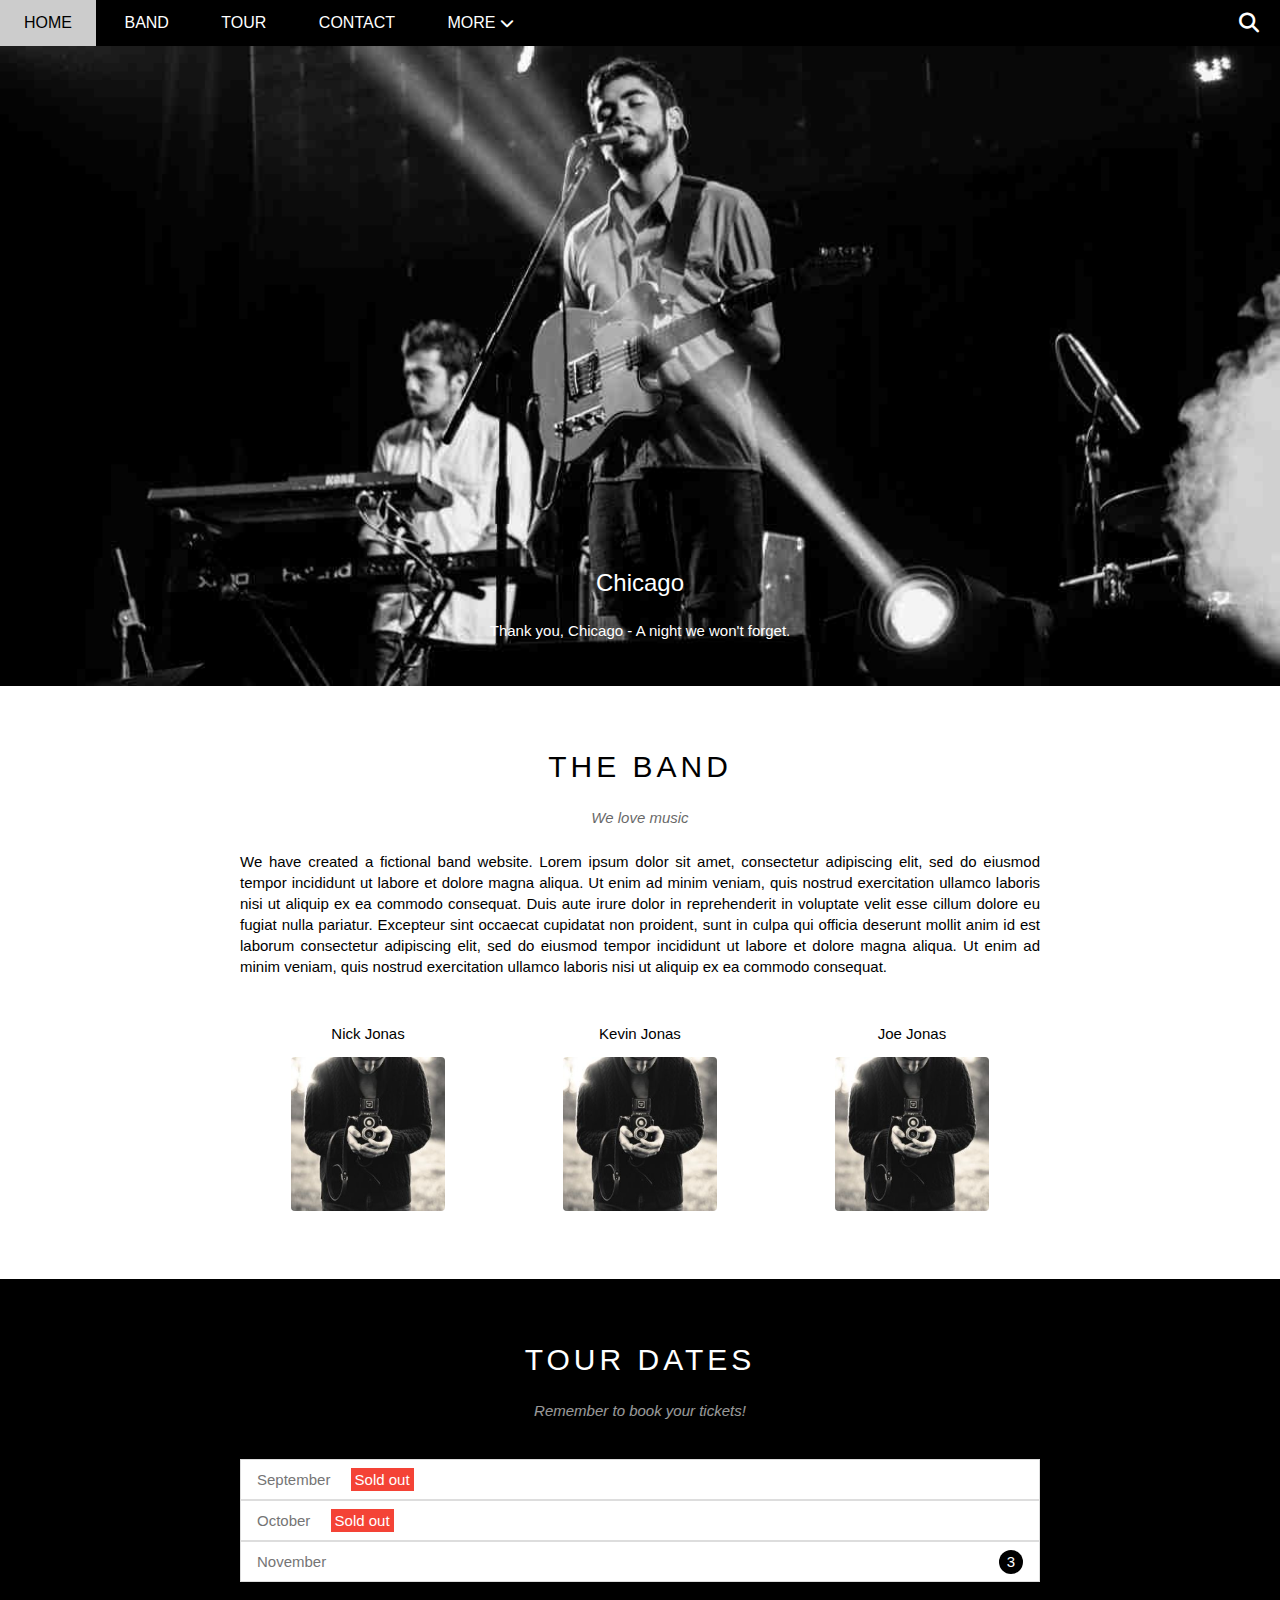
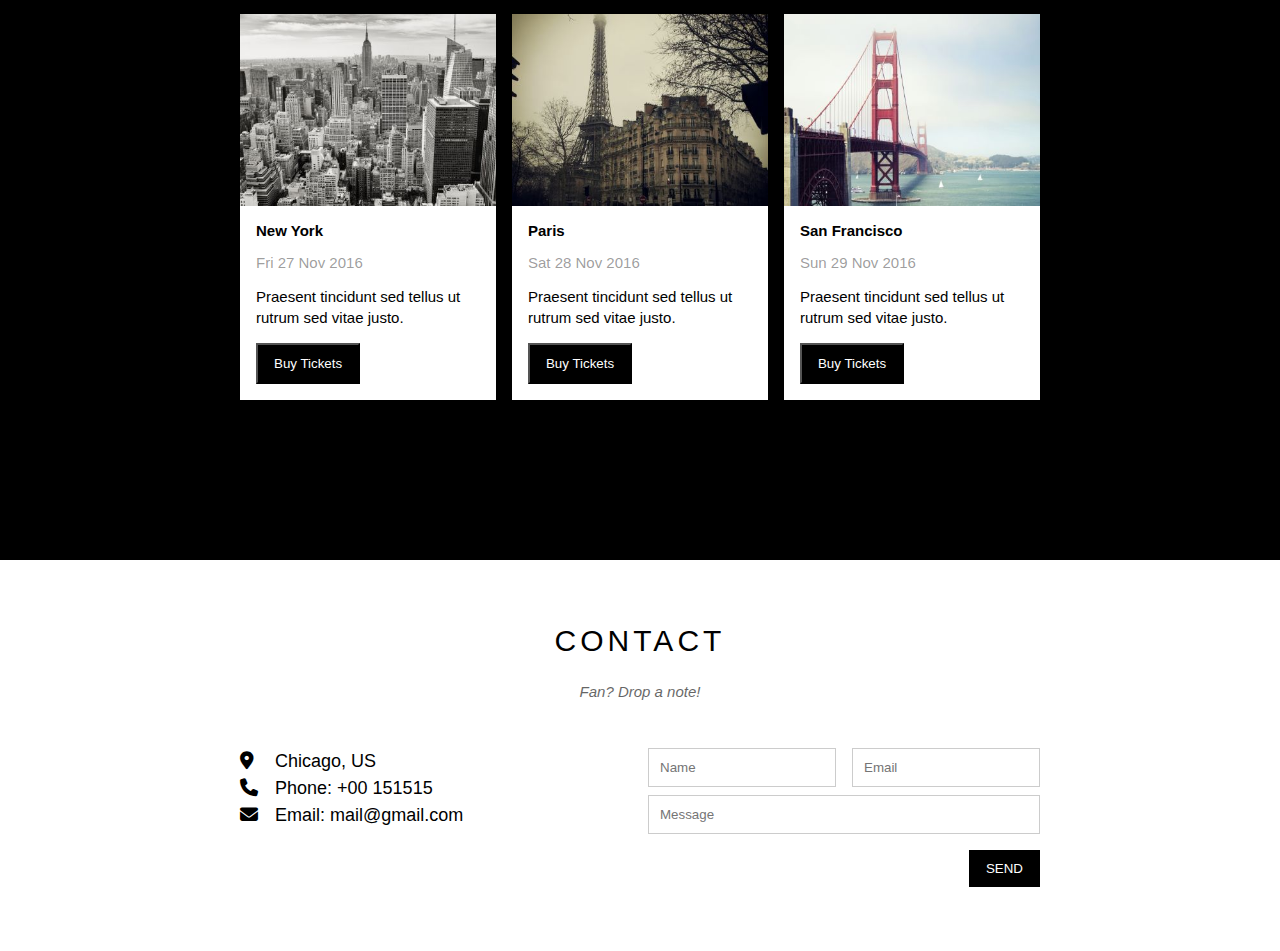
==== Web_Band/index.html @ 036e6b5e "first commit" ====
<!DOCTYPE html>
<html lang="en">
<head>
    <meta charset="UTF-8">
    <meta http-equiv="X-UA-Compatible" content="IE=edge">
    <meta name="viewport" content="width=device-width, initial-scale=1.0">
    <title>Document</title>
    <link rel="stylesheet" href="./Assets/Css/style.css">
    <link rel="stylesheet" href="./Assets/Font/fontawesome-free-6.2.1-web/css/all.min.css">
</head>
<body>
    <div id="main"> 
        <div id="header">
            <!-- Begin Nav -->
            <ul id="nav">
                <li><a href="">Home</a></li>
                <li><a href="">Band</a></li>
                <li><a href="">Tour</a></li>
                <li><a href="">Contact</a></li>
                <li>
                    <a href="">
                        More
                        <i class="nav-arrow-down fa-solid fa-chevron-down"></i>
                    </a>
                    <ul class="subnav">
                        <li><a href="">Merchandise</a></li>
                        <li><a href="">Extras</a></li>
                        <li><a href="">Media</a></li>
                    </ul>
                </li>
            </ul>
            <!-- End Nav -->
            
            <!-- Begin: search button -->
            <div class="search-btn">
                <i class="search-icon fa-sharp fa-solid fa-magnifying-glass"></i>
            </div>
            <!-- End: search button -->
        </div>

        <div id="slider">
            <div class="text-content">
                <h2 class="text-heading">Chicago</h2>
                <div class="text-description">Thank you, Chicago - A night we won't forget.</div>
            </div>
        </div>

        <div id="content">
            <!-- About_The Band -->
            <div class="content-section">
                <h2 class="section-heading">THE BAND</h2>
                <p class="section-sub-heading">We love music</p>
                <p class="about-text">
                    We have created a fictional band website. Lorem ipsum dolor 
                    sit amet, consectetur adipiscing elit, sed do eiusmod tempor 
                    incididunt ut labore et dolore magna aliqua. Ut enim ad minim 
                    veniam, quis nostrud exercitation ullamco laboris nisi ut 
                    aliquip ex ea commodo consequat. Duis aute irure dolor in 
                    reprehenderit in voluptate velit esse cillum dolore eu fugiat 
                    nulla pariatur. Excepteur sint occaecat cupidatat non 
                    proident, sunt in culpa qui officia deserunt mollit anim id 
                    est laborum consectetur adipiscing elit, sed do eiusmod 
                    tempor incididunt ut labore et dolore magna aliqua. Ut enim 
                    ad minim veniam, quis nostrud exercitation ullamco laboris 
                    nisi ut aliquip ex ea commodo consequat.
                </p>
                <div class="row members-list">
                    <div class="col col-thirt text-center ">
                        <p class="member-name">Nick Jonas</p>
                        <img src="./Assets/Img/hh.jpg" alt="Name" class="member-img">
                    </div>
                    <div class="col col-thirt text-center ">
                        <p class="member-name">Kevin Jonas</p>
                        <img src="./Assets/Img/hh.jpg" alt="Name" class="member-img">
                    </div>
                    <div class="col col-thirt text-center ">
                        <p class="member-name">Joe Jonas </p>
                        <img src="./Assets/Img/hh.jpg" alt="Name" class="member-img">
                    </div>
                   
                </div>
            </div>
            <!-- end_The Band -->


            <!-- About_The Tour -->
            <div class="tour-section">
                <div class="content-section">
                    <!-- Tickets -->
                    <h2 class="section-heading text-while">TOUR DATES</h2>
                    <p class="section-sub-heading text-while">Remember to book your tickets!</p>
                    <ul class="tickets-list">
                        <li>September <span class="sold-out">Sold out</span></li>
                        <li>October <span class="sold-out">Sold out</span></li>
                        <li>November <span class="quality">3</span></li>
                    </ul>
                    <!-- Places -->
                    <div class="row places-list">
                         <div class="col col-thirt">
                            <img src="./Assets/Img/h1.jpg" alt="New York" class="place-img">
                            <div class="place-body">
                                <h3 class="place-heading">New York</h3>
                                <p class="place-time">Fri 27 Nov 2016</p>
                                <p class="place-desc">Praesent tincidunt sed tellus ut rutrum sed vitae justo.</p>
                                <button class="place-btn js-buy-ticket">Buy Tickets</button>
                            </div>
                        </div>

                        <div class="col col-thirt">
                            <img src="./Assets/Img/h2.jpg" alt="Paris" class="place-img">
                            <div class="place-body">
                                <h3 class="place-heading">Paris</h3>
                                <p class="place-time">Sat 28 Nov 2016</p>
                                <p class="place-desc">Praesent tincidunt sed tellus ut rutrum sed vitae justo.</p>
                                <button class="place-btn js-buy-ticket">Buy Tickets</button>
                            </div>
                        </div>

                        <div class="col col-thirt">
                            <img src="./Assets/Img/h3.jpg" alt="San Francisco" class="place-img">
                            <div class="place-body">
                                <h3 class="place-heading">San Francisco</h3>
                                <p class="place-time">Sun 29 Nov 2016</p>
                                <p class="place-desc">Praesent tincidunt sed tellus ut rutrum sed vitae justo.</p>
                                <button class="place-btn js-buy-ticket">Buy Tickets</button>
                            </div>
                        </div>
                       
                    </div>
                </div>
            </div>
            <!-- end_The Tour -->
            

            <!-- About_Contact -->
            <div class="content-section">
                <h2 class="section-heading">CONTACT</h2>
                <p class="section-sub-heading">Fan? Drop a note!</p>
                <div class="row contact-content">
                    <div class="col col-half contact-info">
                        <p>
                            <i class="fa-solid fa-location-dot"></i>
                            Chicago, US
                        </p>
                        <p>
                            <i class="fa-solid fa-phone"></i>
                            Phone: +00 151515
                        </p>
                        <p>
                            <i class="fa-solid fa-envelope"></i>
                            Email: mail@gmail.com 
                        </p>
                    </div>
                    <div class="col col-half contact-form">
                        <form action="">
                            <div class="row ">
                                <div class="col col-half ">
                                    <input type="text" name="" placeholder="Name" required id="" class="form-control">
                                </div>
                                <div class="col col-half">
                                    <input type="text" name="" placeholder="Email" required id="" class="form-control">
                                </div>
                            </div>
                            <div class="row mt-8">
                                <div class="col col-full">
                                    <input type="text" name="" placeholder="Message" required id="" class="form-control">
                                </div>
                            </div>
                            <input class="form-submit mt-16" type="submit" value="SEND">
                        </form>
                    </div>
                </div>
            </div>
            <!-- end_Contact -->
        </div>

        <div id="footer">
            
        </div>
    </div>

    <div class="modal js-modal">
        <div class="modal-container js-modal-container">
            <div class="modal-close js-modal-close">
                <i class="fa-solid fa-xmark"></i>
            </div>

            <header class="modal-header">
                <i class="fa-solid fa-suitcase"></i>
                Tickets
            </header>

            <div class="modal-body">    
                <label for="how_many" class="modal-label">
                    <i class="fa-solid fa-cart-shopping"></i>
                    Tickets, $15 per person
                </label>
                <input id="how_many" type="text" class="modal-input" placeholder="How many">

                <label for="enter_email" class="modal-label">
                    <i class="fa-solid fa-user"></i>
                    Send To
                </label>
                <input id="enter_email" type="text" class="modal-input" placeholder="Enter Email">

                <button id="buy-tickets">
                    Pay
                    <i class="fa-solid fa-check"></i>
                </button>
            </div>

            <footer class="modal-footer">
                <p class="modal-help">Need <a href="">help?</a></p>
            </footer>
        </div>
    </div>

    <script>
        const buyBtn = document.querySelectorAll('.js-buy-ticket')
        const modal = document.querySelector('.js-modal')
        const modalContainer = document.querySelector('.js-modal-container')
        const modalClose = document.querySelector('.js-modal-close')

        // dùng để lặp các nút của ticket

        //Hàm hiển thị modal mua vé

        function showBuyTickets(){
            // alert("SHOW") // hàm alert sẽ bật lên một thông báo
            modal.classList.add('open')
        }
        // Hàm gỡ bỏ modal mua vé
        function hideBuyTickets(){
            modal.classList.remove('open')
        }

        // lặp qua từng thẻ button và nghe hành vi click
        for(const buyBtn1 of buyBtn){
            // lắng nghe mỗi khi click vào , thì nó sẽ chạy đến hàm showByTickets
            buyBtn1.addEventListener('click', showBuyTickets)
        }

        // nghe hành vi khi click vào button close
        modalClose.addEventListener('click', hideBuyTickets)

        modal.addEventListener('click', hideBuyTickets)
        modalContainer.addEventListener('click', function(event){
            event.stopImmediatePropagation();
        })
        // ham dong modal lai khi click vao khoang khong ngoai modal

    </script>
</body>
</html>
---- Web_Band/Assets/Css/style.css ----
/* Reset CSS */
* {
    padding: 0;
    margin: 0;
    box-sizing: border-box;
}

html {
    font-family: Arial, Helvetica, sans-serif;
}
.text-while {
    color:#fff !important;
}
/* 1.Vị trí
2.Kích thước
3.Màu sắc
4.Kiểu dáng */

.row {
    margin-left: -8px;
    margin-right: -8px;
}
.row::after {
    content: "";
    display: block;
    clear: both;
}
.col {
    float: left;
    padding-left: 8px;
    padding-right: 8px;
}
.col-half {
    width: 50%;
}

.col-thirt {
    width: 33.33333%;
}

.col-full {
    width: 100%;
}
.mt-8 {
    margin-top: 8px;
}
.mt-16 {
    margin-top: 16px;
}

.text-center {
    text-align: center !important;
}
/* MAIN */
#main {

}

/* HEADER */
#header {
    height: 46px;
    background-color: #000;
    position: fixed;
    top: 0;
    right: 0;
    left: 0;
    z-index: 1;
}   
#nav {
    display: inline-block;
}
#nav, .subnav {
    list-style-type:  none;
}
#nav > li {
    display: inline-block;
}
#nav li {
    position: relative;
}
#nav > li > a {
    color: #fff;
    text-transform: uppercase;
}
#nav li a {
    color: #fff;
    text-decoration: none;
    line-height: 46px;
    padding: 0 24px;
    display: block;
}
#nav li:hover .subnav {
    display: block;
}
#nav > li:hover > a,
#nav .subnav li:hover a{
    color: #000;
    background-color: #ccc;
}
#nav .subnav {
    display: none;
    min-width: 160px;
    position: absolute;
    background-color: #fff;
    box-shadow: 0 0 10px rgba(0, 0, 0, 0.3);
}
#nav .subnav a {
    color: #000;
    padding: 0 12px;
    line-height: 38px;
}
#nav .nav-arrow-down {
    font-size: 14px;
}
#header .search-btn {
    float: right;
    padding: 0 21px;
}
#header .search-icon {
    color: #fff;
    font-size: 20px;
    line-height: 46px;
}
#header .search-btn:hover {
    background-color: #f44336;
    cursor: pointer;
}

/* SLIDER */
#slider {
    position: relative;
    margin-top: 46px;
    padding-top: 50%;
    background: url('/Web_Band/Assets/Img/Slider1.jpg') top center / cover no-repeat;
}
#slider .text-content {
    position: absolute;
    bottom: 47px;
    color: #fff;
    /* left: 50%;
    transform: translateX(-50%); */
    width: 100%;
    text-align: center;
}
#slider .text-heading {
    font-weight: 500;
    font-size: 24px;
}
#slider .text-description {
    font-size: 15px;
    margin-top: 25px;
}

/* CONTENT */
#content {

}
#content .content-section {
    padding: 64px 0;
    width: 800px;
    margin-left: auto;
    margin-right: auto;
}
#content .section-heading {
    font-size: 30px;
    font-weight: 500;
    text-align: center;
    letter-spacing: 4px;
}
#content .section-sub-heading {
    font-size: 15px;
    text-align: center;
    margin-top: 25px;
    margin-bottom: 25px;
    font-style: italic;
     opacity: 0.6;  /*độ mờ của chữ */
}
#content .about-text {
    font-size: 15px;
    text-align: justify;
    /* khoang cach giua dong */
    line-height: 1.4;
}
 

#content .members-list {
    margin-top: 48px;
}
#content .member-name {
    font-size: 15px;
}
.clear {
    clear: both;
}
#content .member-img {
    width: 154px;
    margin-top: 15px;
    border-radius: 4px;
}
#content .tour-section {
    background-color: #000;
    padding-bottom: 64px;
}
#content .tickets-list {
    background-color: #fff;
    margin-top: 40px;
    list-style-type: none;

}
#content .tickets-list li {
    color: #757575;
    font-size: 15px;
    padding: 11px 16px;
    border: 1px solid #ddd;
}
#content .tickets-list .sold-out {
    background-color: #f44336;
    color: #fff;
    padding: 3px 4px;
    margin-left: 16px;
}
#content .tickets-list .quality {
    color: #fff;
    background-color: #000;
    float: right;
    width: 24px;
    height: 24px;
    border-radius: 50%;
    text-align: center;
    line-height: 24px;
    margin-top: -3px;
}
.places-list {
    margin-top: 32px;
    margin-bottom: 32px;
    /* padding-bottom: 32px; */
}

.place-img {
    width: 100%;
    display: block;
}
.place-img:hover {
    opacity: 0.6;
}
.place-body {
    background-color: #fff;
    padding: 16px;
    font-size: 15px;
}
.place-heading {
    color: #000;
    font-size: 15px;
    font-weight: 600;
}
.place-time {
    color:rgba(0, 0, 0, 0.4);
    margin-top: 15px;
}
.place-desc {
    margin-top: 15px;;
    line-height: 1.4;
}
.place-btn {
    color: #fff;
    background-color: #000;
    padding: 11px 16px;
    margin-top: 15px;
    display: inline-block;
    text-decoration: none;
}
.place-btn:hover {
    color: #000;
    background-color: #ccc;
    border: 0;
}

/* Contact Form */
.contact-content {
    margin-top: 48px;
}
.contact-info {
    font-size: 18px;
    line-height: 1.5;
}
.contact-info i[class*="fa-"] {
    width: 30px;
    display: inline-block;
}
.contact-form {
    font-size: 15px;

}
.contact-form .form-control {
    padding: 11px;
    border: 1px solid #ccc;
    width: 100%;
}
.contact-form .form-submit {
    color: #fff;
    background-color: #000;
    border: 1px solid #000;
    padding: 10px 16px;
    float: right;
    outline: none;
}
.contact-form .form-submit:hover {
    color:#000;
    background-color: #ccc;
    cursor: pointer;
}


/* FOOTER */
#footer {

}

/* Modal of Tickets  */
.modal {
    position: fixed;
    top: 0;
    right: 0;
    left: 0;
    bottom: 0;
    background-color: rgba(0, 0, 0, 0.4);
    align-items: center;
    justify-content: center;
    display: none;
}
.modal.open {
    display: flex;
}
.modal .modal-container {
    background-color: #fff;
    width: 900px;
    max-width: calc(100% - 32px);
    min-height: 450px;
    position: relative;
    animation: modalFadeIn ease 0.6s;
}
.modal-header{
    color: #fff;
    background-color: #009688;
    font-size: 30px;
    height: 130px;
    display: flex;
    align-items: center;
    justify-content: center;
}
.modal-header i{
    margin-right: 16px;
}
.modal-close {
    position: absolute;
    right: 0;
    top: 0;
    padding: 12px;
    color: #fff;
    cursor: pointer;
    opacity: 0.7;
}
.modal-close:hover {
    opacity: 1;
}
.modal-body {
    padding: 16px;
}
.modal-label {
    display: block;
    margin-bottom: 12px;
}
.modal-input {
    border: 1px solid #ccc;
    width: 100%;
    padding: 10px;
    font-size: 15px;
    margin-bottom: 24px;
}
#buy-tickets {
    height: 50px;
    background-color: #009688;
    color: #fff;
    width: 100%;
    font-size: 15px;
    text-transform: uppercase;
    border: 0;
}
#buy-tickets:hover {
    cursor: pointer;
    background-color: #ccc;
    color: #000;
}
.modal-footer {
    font-size: 15px;
    padding: 16px;
    text-align: right;
}
.modal-footer a {
    color: #2196f3;
}

@keyframes modalFadeIn {
    from {
        opacity: 0;
        transform: translateY(-150px);
    }
    to {
        opacity: 1;
        transform: translateY(0);
    }
}
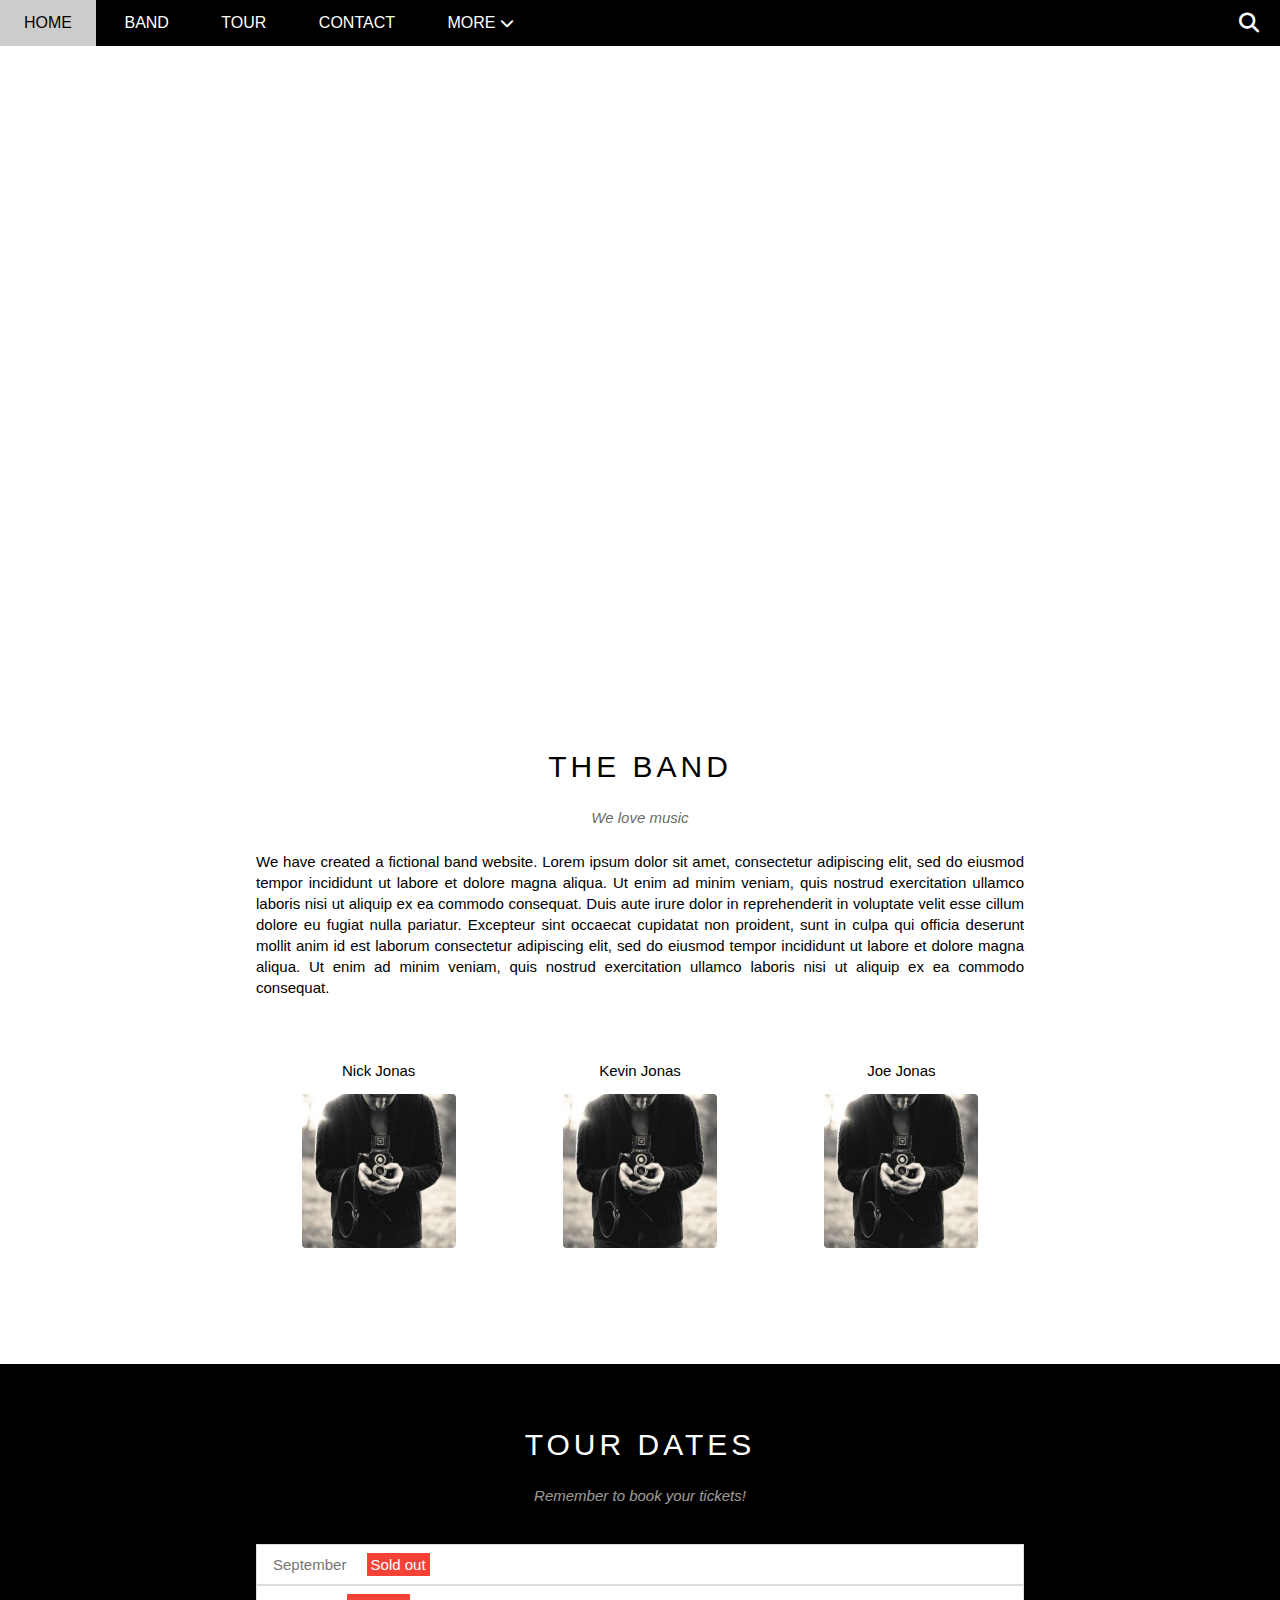
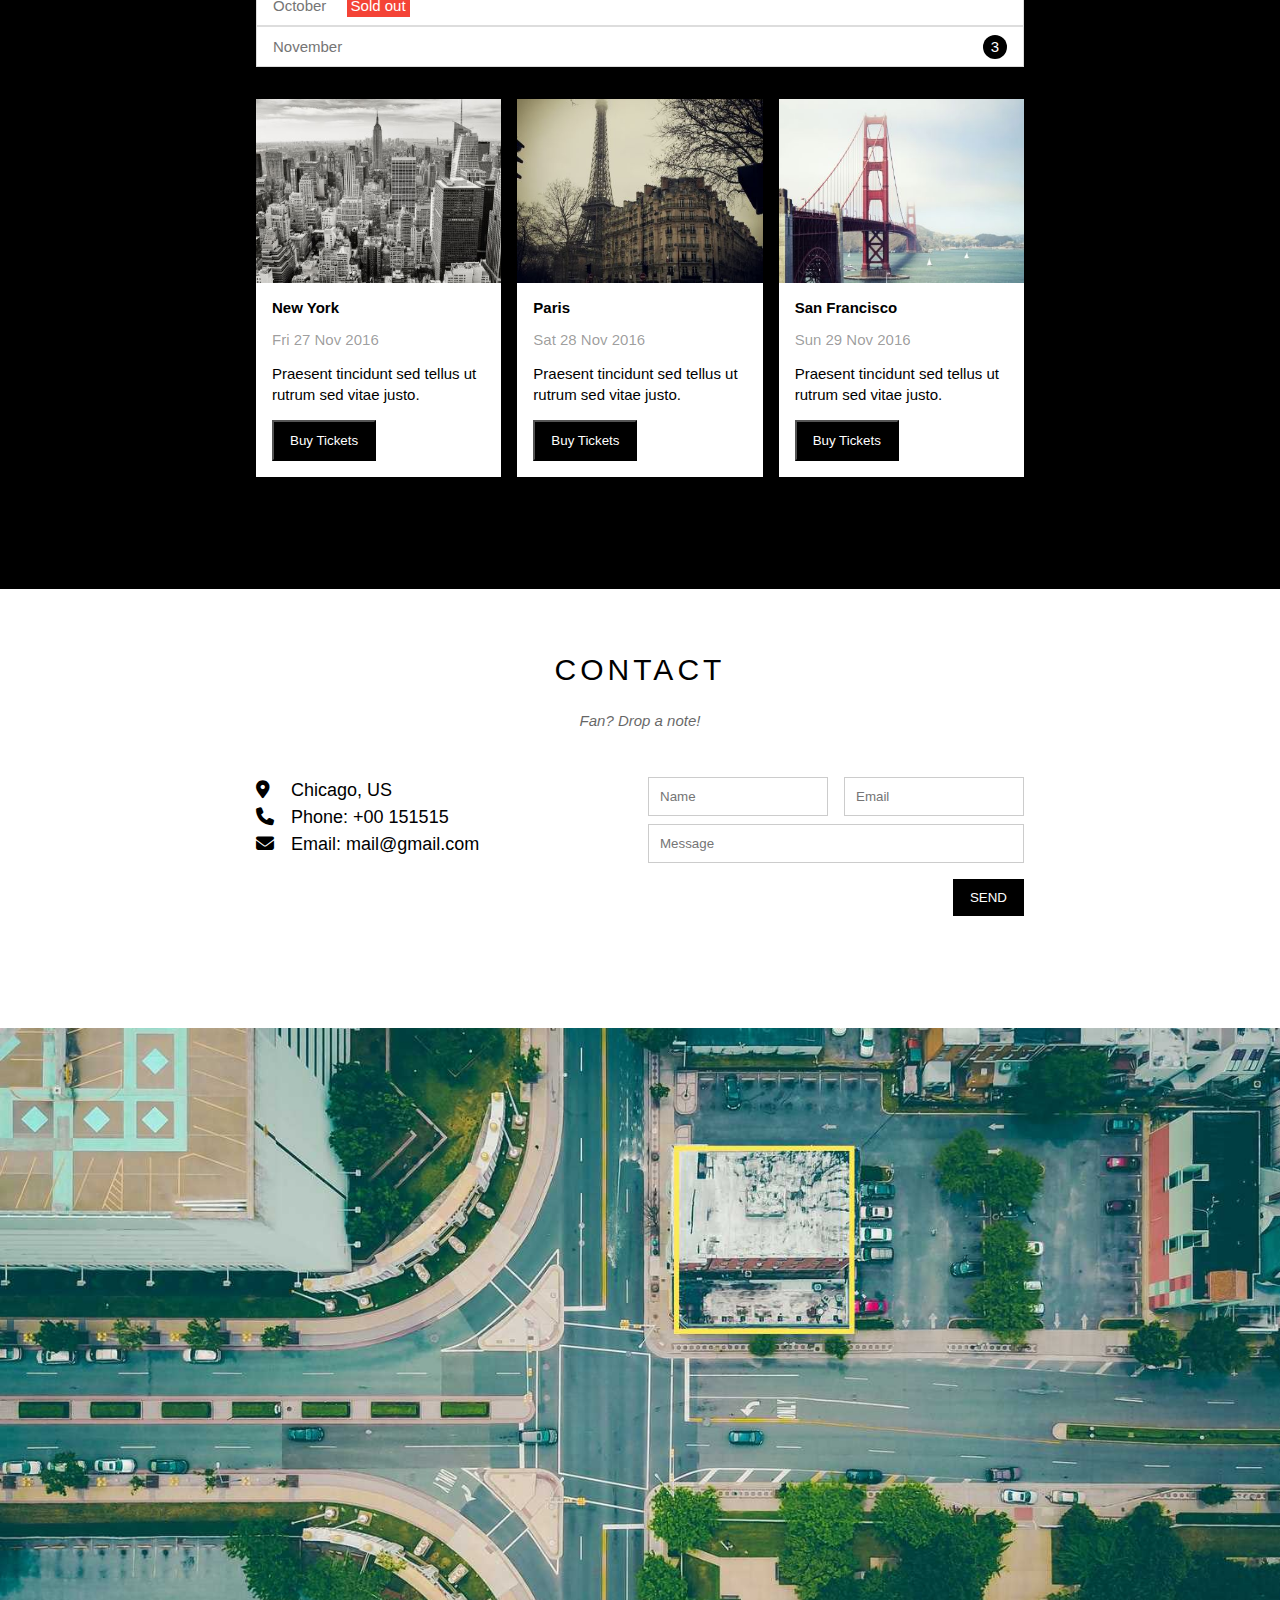
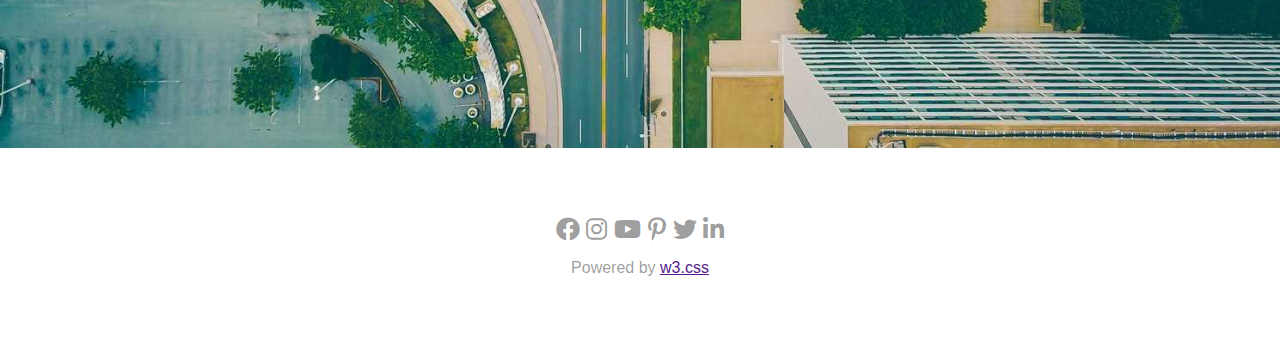
==== commit 6f115a67: "update responsive mobile and table" ====
--- a/Web_Band/index.html
+++ b/Web_Band/index.html
@@ -4,8 +4,10 @@
     <meta charset="UTF-8">
     <meta http-equiv="X-UA-Compatible" content="IE=edge">
     <meta name="viewport" content="width=device-width, initial-scale=1.0">
-    <title>Document</title>
+    <title>The Band</title>
+    <link rel="icon" href="https://cdn-icons-png.flaticon.com/512/8714/8714632.png" type="image/x-icon" />
     <link rel="stylesheet" href="./Assets/Css/style.css">
+    <link rel="stylesheet" href="./Assets/Css/responsive.css">
     <link rel="stylesheet" href="./Assets/Font/fontawesome-free-6.2.1-web/css/all.min.css">
 </head>
 <body>
@@ -13,25 +15,29 @@
         <div id="header">
             <!-- Begin Nav -->
             <ul id="nav">
-                <li><a href="">Home</a></li>
-                <li><a href="">Band</a></li>
-                <li><a href="">Tour</a></li>
-                <li><a href="">Contact</a></li>
+                <li><a href="#">Home</a></li>
+                <li><a href="#band">Band</a></li>
+                <li><a href="#tour">Tour</a></li>
+                <li><a href="#contact">Contact</a></li>
                 <li>
-                    <a href="">
+                    <a href="#">
                         More
                         <i class="nav-arrow-down fa-solid fa-chevron-down"></i>
                     </a>
                     <ul class="subnav">
-                        <li><a href="">Merchandise</a></li>
-                        <li><a href="">Extras</a></li>
-                        <li><a href="">Media</a></li>
+                        <li><a href="#">Merchandise</a></li>
+                        <li><a href="#">Extras</a></li>
+                        <li><a href="#">Media</a></li>
                     </ul>
                 </li>
             </ul>
             <!-- End Nav -->
             
             <!-- Begin: search button -->
+            
+            <div id="mobile-menu" class="mobile-menu-btn">
+                <i class=" menu-icon fa-solid fa-bars"></i>
+            </div>
             <div class="search-btn">
                 <i class="search-icon fa-sharp fa-solid fa-magnifying-glass"></i>
             </div>
@@ -47,7 +53,7 @@
 
         <div id="content">
             <!-- About_The Band -->
-            <div class="content-section">
+            <div id="band" class="content-section">
                 <h2 class="section-heading">THE BAND</h2>
                 <p class="section-sub-heading">We love music</p>
                 <p class="about-text">
@@ -65,15 +71,15 @@
                     nisi ut aliquip ex ea commodo consequat.
                 </p>
                 <div class="row members-list">
-                    <div class="col col-thirt text-center ">
+                    <div class=" col col-thirt s-col-ful mt-32  text-center ">
                         <p class="member-name">Nick Jonas</p>
                         <img src="./Assets/Img/hh.jpg" alt="Name" class="member-img">
                     </div>
-                    <div class="col col-thirt text-center ">
+                    <div class=" col col-thirt s-col-ful mt-32 text-center ">
                         <p class="member-name">Kevin Jonas</p>
                         <img src="./Assets/Img/hh.jpg" alt="Name" class="member-img">
                     </div>
-                    <div class="col col-thirt text-center ">
+                    <div class=" col col-thirt s-col-ful mt-32 text-center ">
                         <p class="member-name">Joe Jonas </p>
                         <img src="./Assets/Img/hh.jpg" alt="Name" class="member-img">
                     </div>
@@ -84,7 +90,7 @@
 
 
             <!-- About_The Tour -->
-            <div class="tour-section">
+            <div id="tour" class="tour-section">
                 <div class="content-section">
                     <!-- Tickets -->
                     <h2 class="section-heading text-while">TOUR DATES</h2>
@@ -96,33 +102,33 @@
                     </ul>
                     <!-- Places -->
                     <div class="row places-list">
-                         <div class="col col-thirt">
+                         <div class="col col-thirt s-col-ful mt-16">
                             <img src="./Assets/Img/h1.jpg" alt="New York" class="place-img">
                             <div class="place-body">
                                 <h3 class="place-heading">New York</h3>
                                 <p class="place-time">Fri 27 Nov 2016</p>
                                 <p class="place-desc">Praesent tincidunt sed tellus ut rutrum sed vitae justo.</p>
-                                <button class="place-btn js-buy-ticket">Buy Tickets</button>
+                                <button class="place-btn js-buy-ticket s-full-width">Buy Tickets</button>
                             </div>
                         </div>
 
-                        <div class="col col-thirt">
+                        <div class="col col-thirt s-col-ful mt-16">
                             <img src="./Assets/Img/h2.jpg" alt="Paris" class="place-img">
                             <div class="place-body">
                                 <h3 class="place-heading">Paris</h3>
                                 <p class="place-time">Sat 28 Nov 2016</p>
                                 <p class="place-desc">Praesent tincidunt sed tellus ut rutrum sed vitae justo.</p>
-                                <button class="place-btn js-buy-ticket">Buy Tickets</button>
+                                <button class="place-btn js-buy-ticket s-full-width">Buy Tickets</button>
                             </div>
                         </div>
 
-                        <div class="col col-thirt">
+                        <div class="col col-thirt s-col-ful mt-16">
                             <img src="./Assets/Img/h3.jpg" alt="San Francisco" class="place-img">
                             <div class="place-body">
                                 <h3 class="place-heading">San Francisco</h3>
                                 <p class="place-time">Sun 29 Nov 2016</p>
                                 <p class="place-desc">Praesent tincidunt sed tellus ut rutrum sed vitae justo.</p>
-                                <button class="place-btn js-buy-ticket">Buy Tickets</button>
+                                <button class="place-btn js-buy-ticket s-full-width">Buy Tickets</button>
                             </div>
                         </div>
                        
@@ -133,11 +139,11 @@
             
 
             <!-- About_Contact -->
-            <div class="content-section">
+            <div id="contact" class="content-section">
                 <h2 class="section-heading">CONTACT</h2>
                 <p class="section-sub-heading">Fan? Drop a note!</p>
                 <div class="row contact-content">
-                    <div class="col col-half contact-info">
+                    <div class="col col-half s-col-ful contact-info">
                         <p>
                             <i class="fa-solid fa-location-dot"></i>
                             Chicago, US
@@ -151,13 +157,13 @@
                             Email: mail@gmail.com 
                         </p>
                     </div>
-                    <div class="col col-half contact-form">
+                    <div class="col col-half s-col-ful contact-form">
                         <form action="">
                             <div class="row ">
-                                <div class="col col-half ">
+                                <div class="col col-half s-col-ful ">
                                     <input type="text" name="" placeholder="Name" required id="" class="form-control">
                                 </div>
-                                <div class="col col-half">
+                                <div class="col col-half s-col-ful s-mt-8">
                                     <input type="text" name="" placeholder="Email" required id="" class="form-control">
                                 </div>
                             </div>
@@ -166,16 +172,29 @@
                                     <input type="text" name="" placeholder="Message" required id="" class="form-control">
                                 </div>
                             </div>
-                            <input class="form-submit mt-16" type="submit" value="SEND">
+                            <input class="form-submit mt-16 s-full-width" type="submit" value="SEND">
                         </form>
                     </div>
                 </div>
             </div>
             <!-- end_Contact -->
+
+            <!-- Map_img -->
+            <div class="map-section">
+                <img src="./Assets/Img/Map.jpg" alt="">
+            </div>
         </div>
 
         <div id="footer">
-            
+            <div class="socials-list">
+                <a href=""><i class="fa-brands fa-facebook"></i></a>
+                <a href=""><i class="fa-brands fa-instagram"></i></a>
+                <a href=""><i class="fa-brands fa-youtube"></i></a>
+                <a href=""><i class="fa-brands fa-pinterest-p"></i></a>
+                <a href=""><i class="fa-brands fa-twitter"></i></a>
+                <a href=""><i class="fa-brands fa-linkedin-in"></i></a>
+            </div>
+            <p class="copyright">Powered by <a href="">w3.css</a></p>
         </div>
     </div>
 
@@ -250,5 +269,41 @@
         // ham dong modal lai khi click vao khoang khong ngoai modal
 
     </script>
+
+    <!-- Mobile -->
+    <script>
+        var header = document.getElementById('header');
+        var mobileMenu = document.getElementById('mobile-menu');
+        var headerHeight = header.clientHeight;
+        
+        // đóng, mở mobile menu
+        mobileMenu.onclick = function(){
+           var isClosed = header.clientHeight === headerHeight;
+           if(isClosed){
+                header.style.height='auto';
+           }
+           else{
+                header.style.height = null;
+           }
+        }
+
+        // tự động đóng menu
+        var menuItems = document.querySelectorAll('#nav li a[href*="#"]');
+        for (var i = 0; i < menuItems.length ; i++){
+            var menuItem = menuItems[i];
+            
+            menuItem.onclick = function(){
+                var isParentMenu = this.nextElementSibling && this.nextElementSibling.classList.contains('subnav');
+                if(!isParentMenu) {
+                    header.style.height = null;
+                }
+                else {
+                    event.preventDefault();
+                }
+            }
+        }
+    </script>
+
+
 </body>
 </html>--- a/Web_Band/Assets/Css/style.css
+++ b/Web_Band/Assets/Css/style.css
@@ -6,6 +6,7 @@
 }
 
 html {
+    scroll-behavior: smooth;
     font-family: Arial, Helvetica, sans-serif;
 }
 .text-while {
@@ -46,6 +47,9 @@
 }
 .mt-16 {
     margin-top: 16px;
+}
+.mt-32 {
+    margin-top: 32px;
 }
 
 .text-center {
@@ -112,18 +116,32 @@
 #nav .nav-arrow-down {
     font-size: 14px;
 }
+#header .mobile-menu-btn,
 #header .search-btn {
     float: right;
     padding: 0 21px;
 }
+#header .menu-icon,
 #header .search-icon {
     color: #fff;
     font-size: 20px;
     line-height: 46px;
+}
+#header .mobile-menu-btn {
+    position: absolute;
+    top: 0;
+    right: 0;
+    display: none;
 }
 #header .search-btn:hover {
     background-color: #f44336;
     cursor: pointer;
+}
+#header .mobile-menu-btn:hover {
+    background-color: #ccc;
+}
+#header .mobile-menu-btn:hover .menu-icon {
+    color: #000;
 }
 
 /* SLIDER */
@@ -131,7 +149,7 @@
     position: relative;
     margin-top: 46px;
     padding-top: 50%;
-    background: url('/Web_Band/Assets/Img/Slider1.jpg') top center / cover no-repeat;
+    background: url('/Assets/Img/Slider1.jpg') top center / cover no-repeat;
 }
 #slider .text-content {
     position: absolute;
@@ -156,10 +174,13 @@
 
 }
 #content .content-section {
-    padding: 64px 0;
+    padding: 64px 0 112px;
     width: 800px;
+    max-width: 100%;
     margin-left: auto;
     margin-right: auto;
+    padding-left: 16px;
+    padding-right: 16px;
 }
 #content .section-heading {
     font-size: 30px;
@@ -184,7 +205,7 @@
  
 
 #content .members-list {
-    margin-top: 48px;
+    margin-top: 32px;
 }
 #content .member-name {
     font-size: 15px;
@@ -199,7 +220,7 @@
 }
 #content .tour-section {
     background-color: #000;
-    padding-bottom: 64px;
+    /* padding-bottom: 64px; */
 }
 #content .tickets-list {
     background-color: #fff;
@@ -231,8 +252,8 @@
     margin-top: -3px;
 }
 .places-list {
-    margin-top: 32px;
-    margin-bottom: 32px;
+    margin-top: 16px;
+    /* margin-bottom: 32px; */
     /* padding-bottom: 32px; */
 }
 
@@ -310,12 +331,31 @@
     cursor: pointer;
 }
 
+/* Map */
+.map-section img {
+    width: 100%;
+}
+
 
 /* FOOTER */
 #footer {
-
-}
-
+    padding: 64px 16px;
+    text-align: center;
+}
+#footer .socials-list {
+    font-size: 24px;
+    /* color: #000; */
+}
+#footer .socials-list a {
+    color: rgba(0, 0, 0, 0.4);
+}
+#footer .socials-list a:hover {
+    color: rgba(0, 0, 0, 0.6);
+}
+#footer .copyright {
+    margin-top: 15px;
+    color: rgba(0, 0, 0, 0.4);
+}
 /* Modal of Tickets  */
 .modal {
     position: fixed;
--- a/Web_Band/Assets/Css/responsive.css
+++ b/Web_Band/Assets/Css/responsive.css
@@ -0,0 +1,56 @@
+@media (min-width: 1024px) {
+    
+}
+
+/* Tablet */
+@media (min-width: 740px) and (max-width: 1024px) {
+    
+}
+/* Mobile */
+@media (max-width: 740px) {
+    .s-full-width,
+    .s-col-ful {
+        width: 100% !important;
+    }
+    .s-mt-8 {
+        margin-top: 8px !important;
+    }
+    #nav {
+        display: block;
+    }
+    #nav > li {
+        display: block;
+    }
+    #nav > li:first-child {
+        display: inline-block;
+    }
+    #nav .subnav {
+        position: initial;
+        background-color: #333;
+    }
+    #nav .subnav a {
+        color: #fff;
+        padding: 0 41px;
+    }
+    #header .mobile-menu-btn {
+        display: block;
+    }
+    #header .search-btn {
+        display: none;
+    }
+    #header {
+        overflow: hidden;
+    }
+
+    #content .member-item {
+        width: 100%;
+        margin-top: 30px;
+    }
+    #content .member-img {
+        width: 60%;
+    }
+
+    #contact .contact-form {
+        margin-top: 16px;
+    }
+}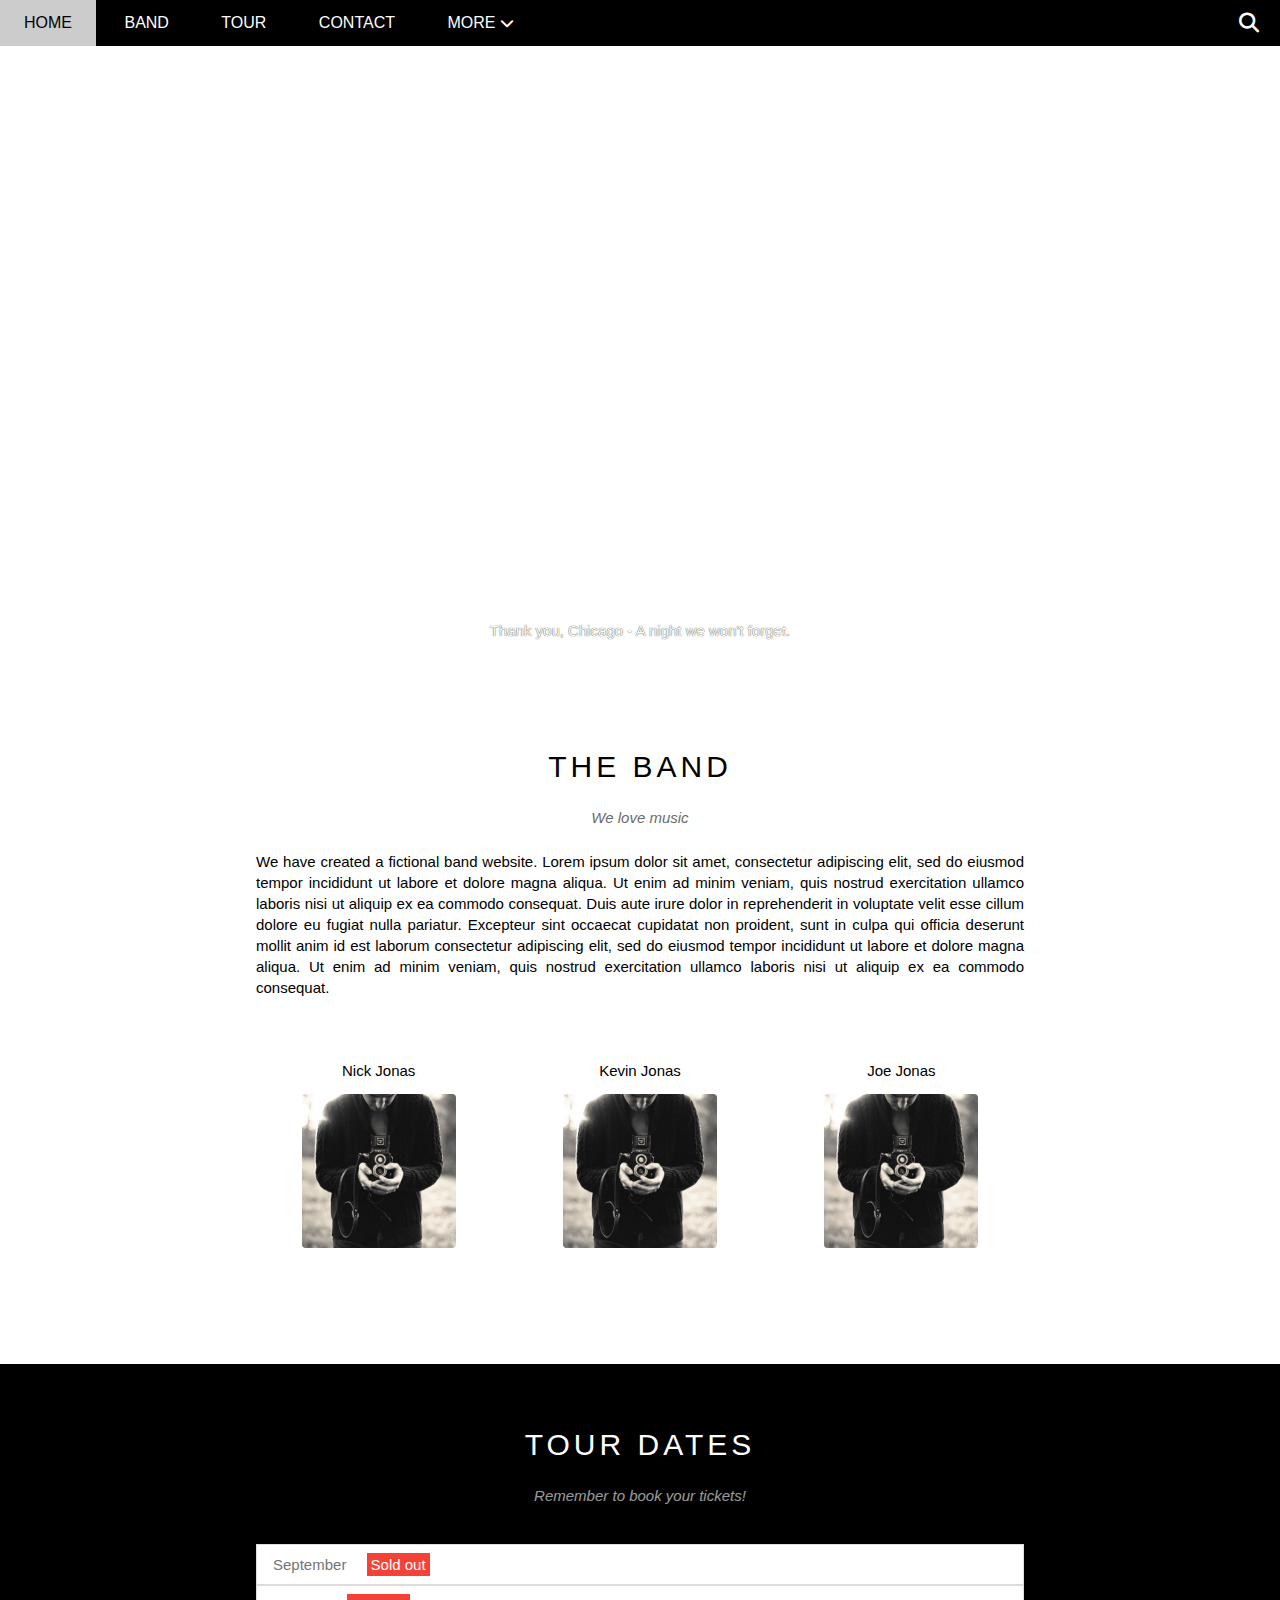
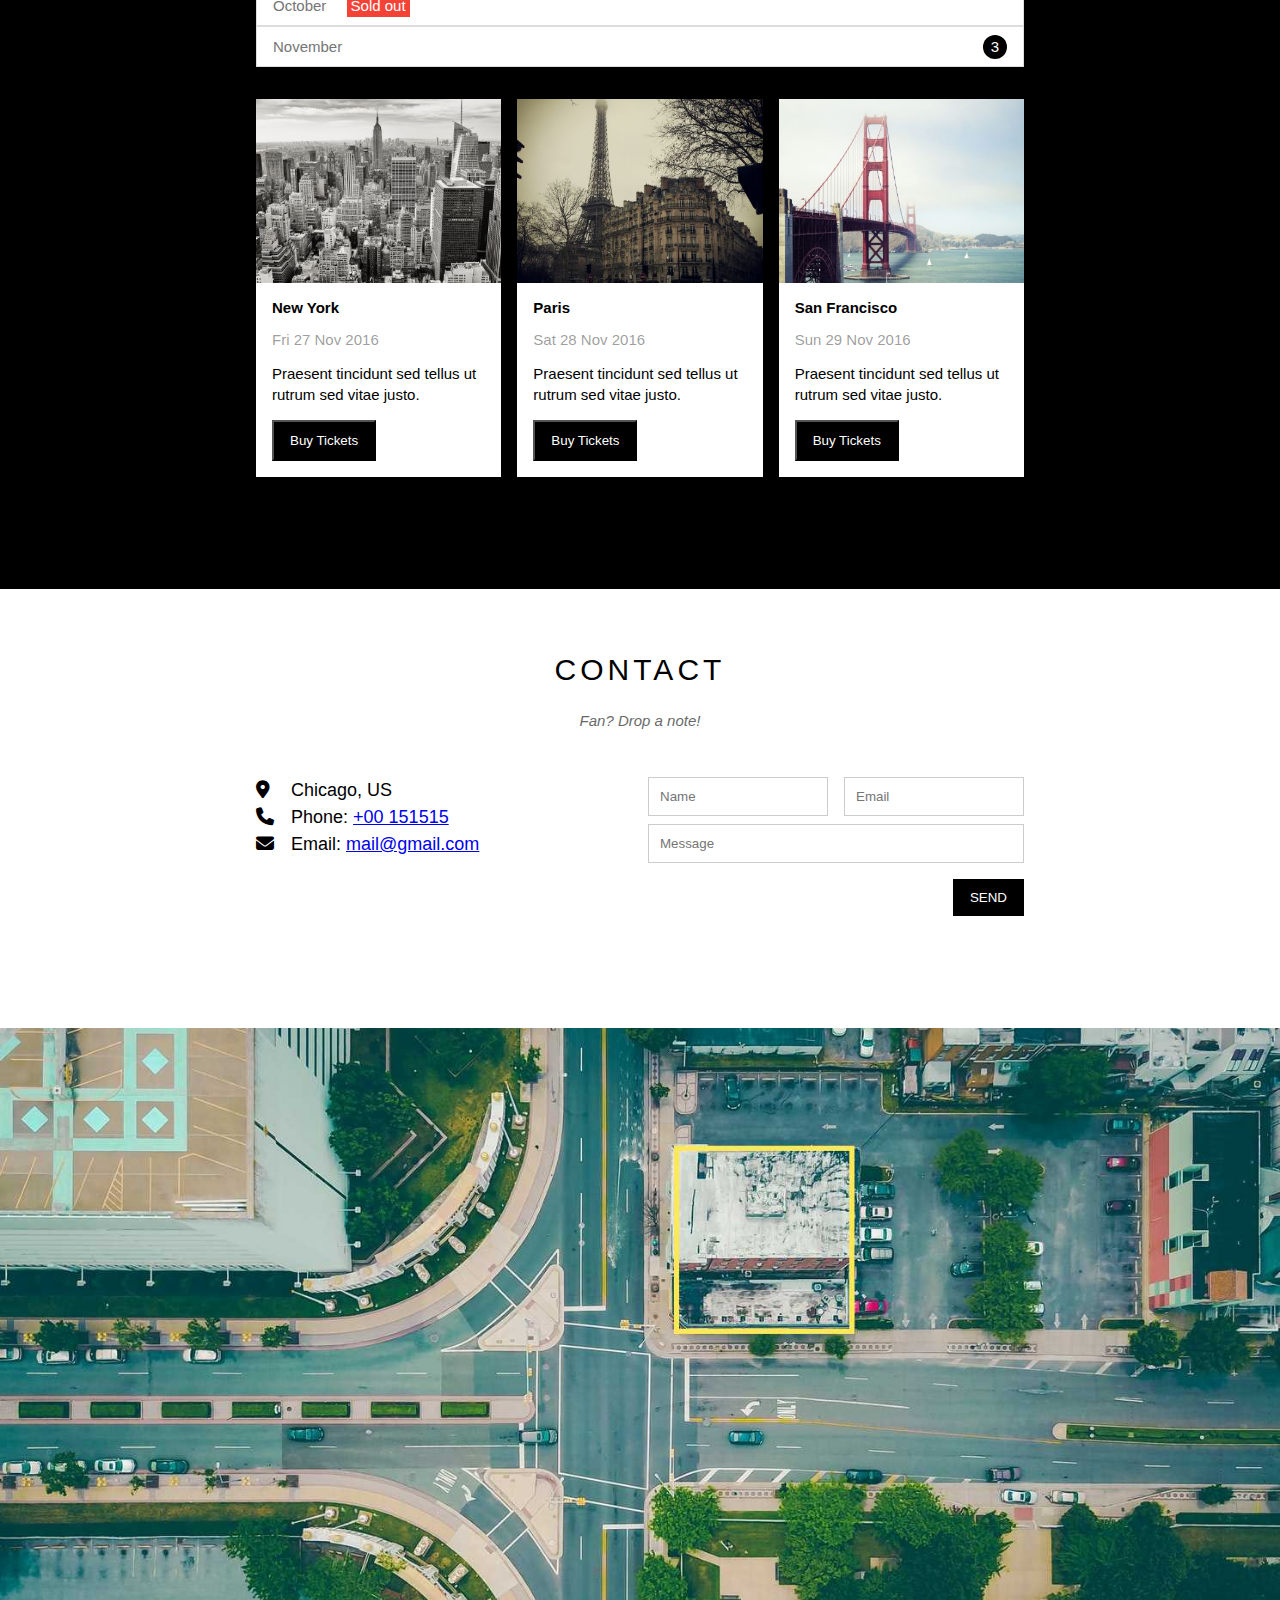
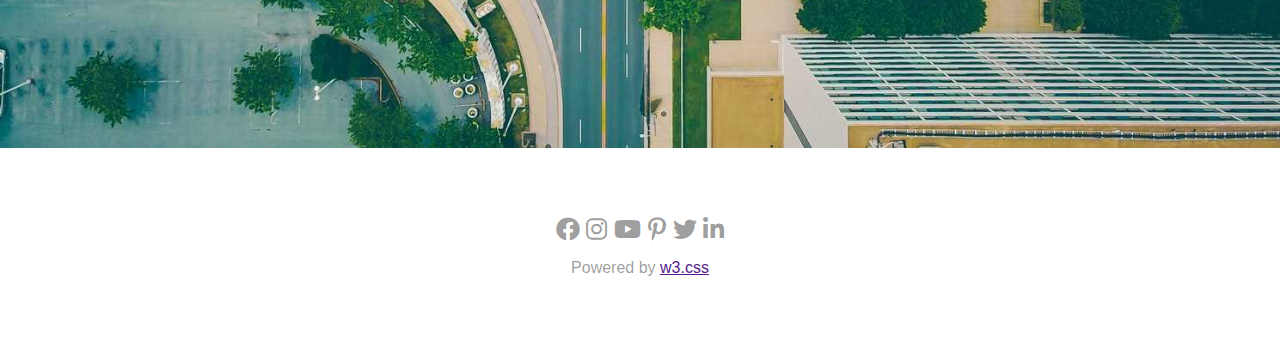
==== commit 8ff3e01b: "fix bugs" ====
--- a/Web_Band/index.html
+++ b/Web_Band/index.html
@@ -150,11 +150,11 @@
                         </p>
                         <p>
                             <i class="fa-solid fa-phone"></i>
-                            Phone: +00 151515
+                            Phone: <a href="tel:+00 151515">+00 151515</a>
                         </p>
                         <p>
                             <i class="fa-solid fa-envelope"></i>
-                            Email: mail@gmail.com 
+                            Email: <a href="mailto:mail@gmail.com ">mail@gmail.com </a>
                         </p>
                     </div>
                     <div class="col col-half s-col-ful contact-form">
@@ -172,7 +172,7 @@
                                     <input type="text" name="" placeholder="Message" required id="" class="form-control">
                                 </div>
                             </div>
-                            <input class="form-submit mt-16 s-full-width" type="submit" value="SEND">
+                            <input class="contact-submit-btn form-submit mt-16 s-full-width" type="submit" value="SEND">
                         </form>
                     </div>
                 </div>
--- a/Web_Band/Assets/Css/style.css
+++ b/Web_Band/Assets/Css/style.css
@@ -167,6 +167,7 @@
 #slider .text-description {
     font-size: 15px;
     margin-top: 25px;
+    text-shadow: 0 0 1px #000;
 }
 
 /* CONTENT */
@@ -324,6 +325,8 @@
     padding: 10px 16px;
     float: right;
     outline: none;
+    appearance: none;
+    -webkit-animation: none;
 }
 .contact-form .form-submit:hover {
     color:#000;
--- a/Web_Band/Assets/Css/responsive.css
+++ b/Web_Band/Assets/Css/responsive.css
@@ -1,13 +1,34 @@
-@media (min-width: 1024px) {
+
+/* PC */
+@media (min-width: 64em) {
     
 }
 
 /* Tablet */
-@media (min-width: 740px) and (max-width: 1024px) {
-    
+@media (min-width: 46.2em) and (max-width: 63.9375em) {
+    .place-btn {
+        padding: 15px 16px;
+    }
+    .from-control {
+        padding: 15px;
+    }
+    .contact-info {
+        line-height: 2;
+    }
+    #footer .socials-list {
+        font-size: 48px;
+        /* color: #000; */
+    }
+    #footer .socials-list a {
+        margin: 0 8px;
+    }
+    #footer .copyright a {
+        padding: 12px 0;
+        display: inline-block;
+    }
 }
 /* Mobile */
-@media (max-width: 740px) {
+@media (max-width: 46.25em) {
     .s-full-width,
     .s-col-ful {
         width: 100% !important;
@@ -51,6 +72,16 @@
     }
 
     #contact .contact-form {
-        margin-top: 16px;
+        margin-top: 32px;
+    }
+    .contact-info a {
+        color: #101aef;
+        opacity: 0.8;
+    }
+    .contact-info a:hover {
+        opacity: 1;
+    }
+    .contact-submit-btn {
+        font-size: 16px;
     }
 }